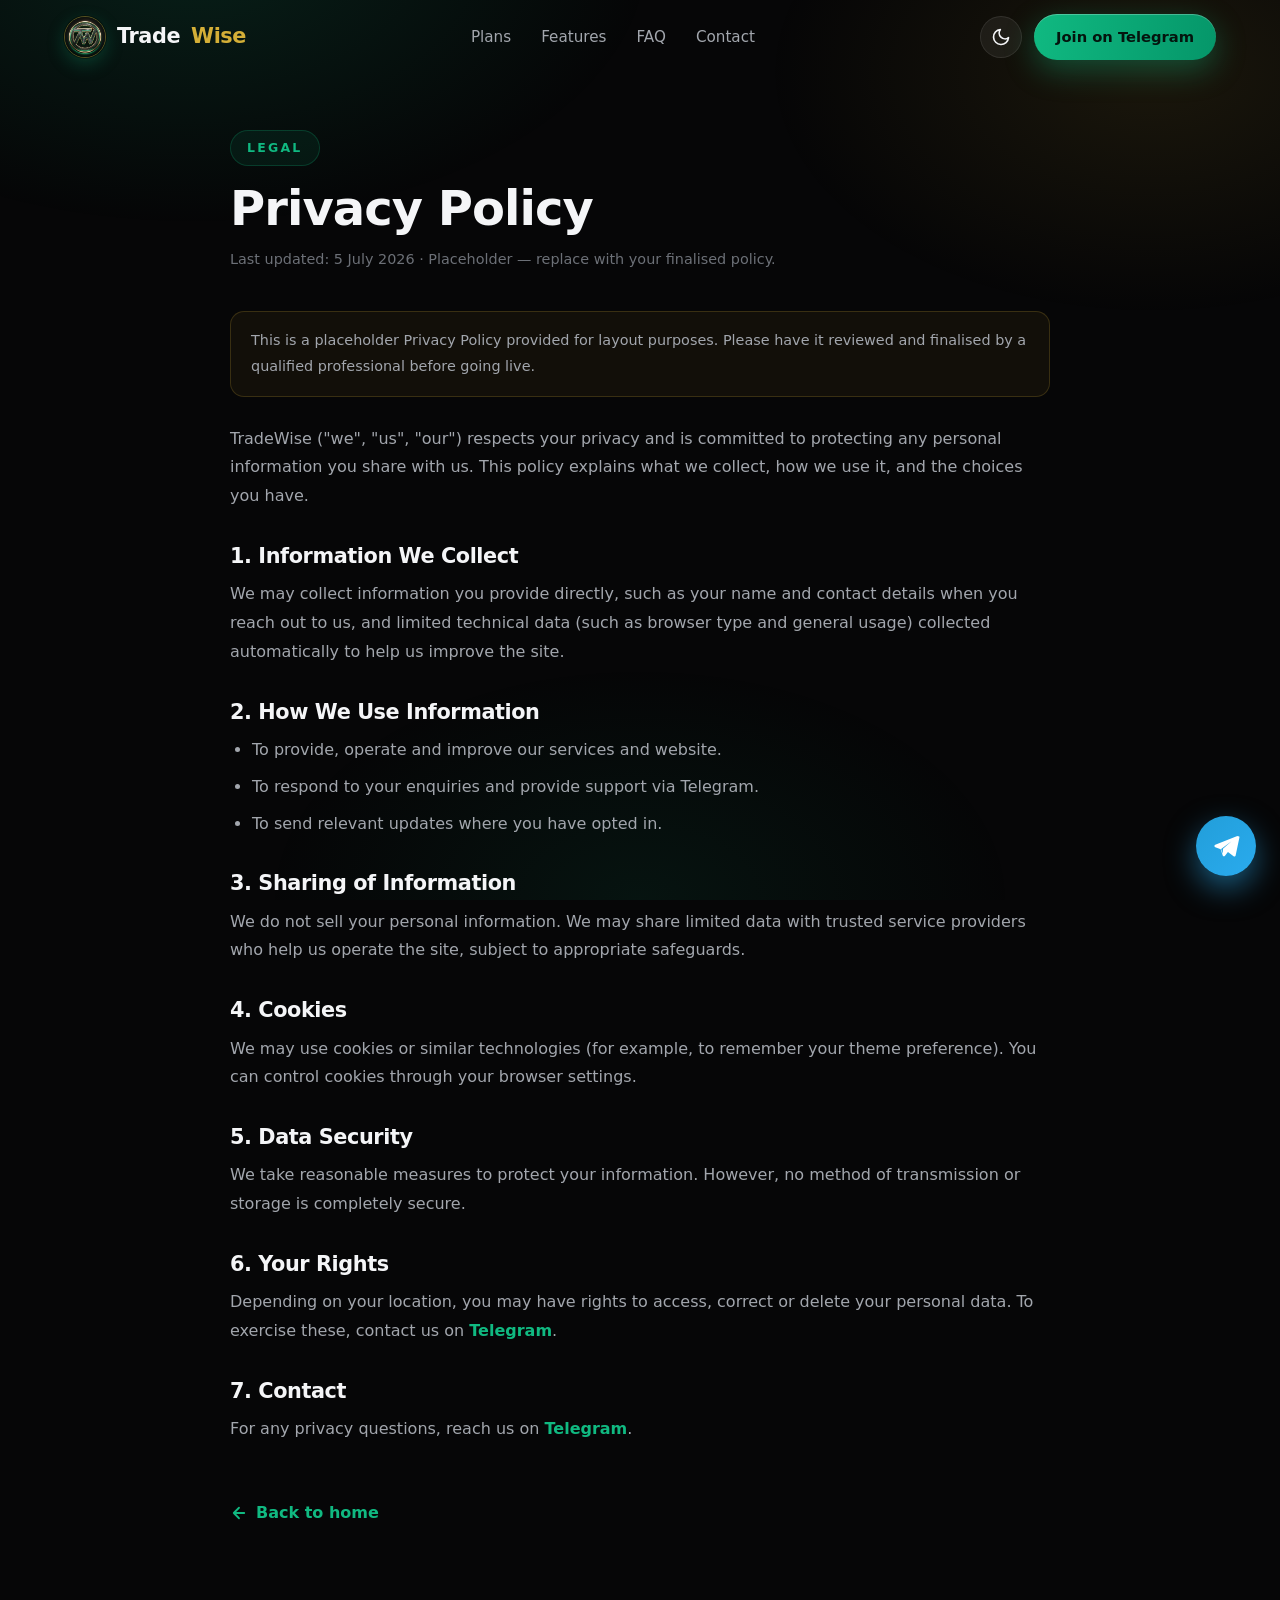
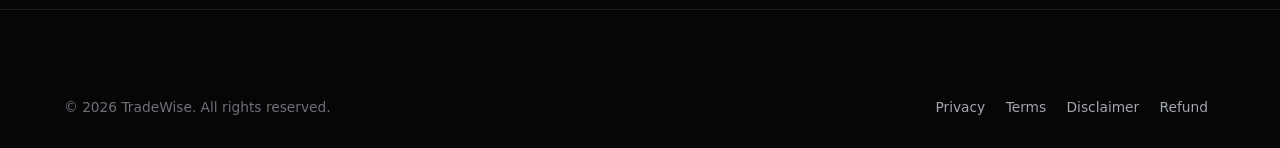
==== privacy.html @ d3f6517a "inital commit" ====
<!DOCTYPE html>
<html lang="en" data-theme="dark">
<head>
<meta charset="UTF-8" />
<meta name="viewport" content="width=device-width, initial-scale=1.0" />
<title>Privacy Policy — TradeWise</title>
<meta name="description" content="TradeWise Privacy Policy — how we handle and protect your information." />
<meta name="robots" content="index, follow" />
<link rel="icon" type="image/jpeg" href="assets/tradewise-logo.jpg" />
<link rel="apple-touch-icon" href="assets/tradewise-logo.jpg" />
<link rel="stylesheet" href="assets/styles.css" />
</head>
<body>
<header class="nav scrolled" id="nav">
  <div class="container nav-inner">
    <a href="index.html" class="brand" aria-label="TradeWise home">
      <img class="brand-logo" src="assets/tradewise-logo.jpg" alt="TradeWise logo" width="42" height="42" />
      Trade<span>Wise</span>
    </a>
    <nav class="nav-links" aria-label="Primary">
      <a href="index.html#plans">Plans</a>
      <a href="index.html#features">Features</a>
      <a href="index.html#faq">FAQ</a>
      <a href="index.html#contact">Contact</a>
    </nav>
    <div class="nav-actions">
      <button class="theme-toggle" id="themeToggle" aria-label="Toggle color theme">
        <svg class="moon" viewBox="0 0 24 24" fill="none" stroke="currentColor" stroke-width="2" stroke-linecap="round" stroke-linejoin="round"><path d="M21 12.79A9 9 0 1 1 11.21 3 7 7 0 0 0 21 12.79z"/></svg>
        <svg class="sun" viewBox="0 0 24 24" fill="none" stroke="currentColor" stroke-width="2" stroke-linecap="round" stroke-linejoin="round"><circle cx="12" cy="12" r="5"/><path d="M12 1v2M12 21v2M4.2 4.2l1.4 1.4M18.4 18.4l1.4 1.4M1 12h2M21 12h2M4.2 19.8l1.4-1.4M18.4 5.6l1.4-1.4"/></svg>
      </button>
      <a href="https://telegram.me/TradesWise" target="_blank" rel="noopener" class="btn btn-primary nav-cta js-tg">Join on Telegram</a>
    </div>
  </div>
</header>
<main class="legal-page">
  <div class="container">
    <div class="legal-wrap">
      <div class="legal-head">
        <span class="eyebrow">Legal</span>
        <h1>Privacy Policy</h1>
        <p class="updated">Last updated: 5 July 2026 · Placeholder — replace with your finalised policy.</p>
      </div>
      <div class="legal-body">
        <div class="legal-note">This is a placeholder Privacy Policy provided for layout purposes. Please have it reviewed and finalised by a qualified professional before going live.</div>
        <p>TradeWise ("we", "us", "our") respects your privacy and is committed to protecting any personal information you share with us. This policy explains what we collect, how we use it, and the choices you have.</p>
        <h2>1. Information We Collect</h2>
        <p>We may collect information you provide directly, such as your name and contact details when you reach out to us, and limited technical data (such as browser type and general usage) collected automatically to help us improve the site.</p>
        <h2>2. How We Use Information</h2>
        <ul class="bullets">
          <li>To provide, operate and improve our services and website.</li>
          <li>To respond to your enquiries and provide support via Telegram.</li>
          <li>To send relevant updates where you have opted in.</li>
        </ul>
        <h2>3. Sharing of Information</h2>
        <p>We do not sell your personal information. We may share limited data with trusted service providers who help us operate the site, subject to appropriate safeguards.</p>
        <h2>4. Cookies</h2>
        <p>We may use cookies or similar technologies (for example, to remember your theme preference). You can control cookies through your browser settings.</p>
        <h2>5. Data Security</h2>
        <p>We take reasonable measures to protect your information. However, no method of transmission or storage is completely secure.</p>
        <h2>6. Your Rights</h2>
        <p>Depending on your location, you may have rights to access, correct or delete your personal data. To exercise these, contact us on <a href="https://telegram.me/TradesWise" target="_blank" rel="noopener" class="js-tg">Telegram</a>.</p>
        <h2>7. Contact</h2>
        <p>For any privacy questions, reach us on <a href="https://telegram.me/TradesWise" target="_blank" rel="noopener" class="js-tg">Telegram</a>.</p>
      </div>
      <a href="index.html" class="legal-back"><svg viewBox="0 0 24 24" fill="none" stroke="currentColor" stroke-width="2.4" stroke-linecap="round" stroke-linejoin="round"><path d="M19 12H5M12 19l-7-7 7-7"/></svg> Back to home</a>
    </div>
  </div>
</main>
<footer>
  <div class="container">
    <div class="footer-bottom" style="border:0">
      <span>© <span id="year"></span> TradeWise. All rights reserved.</span>
      <span>
        <a href="privacy.html" style="color:var(--text-dim);margin:0 8px">Privacy</a>
        <a href="terms.html" style="color:var(--text-dim);margin:0 8px">Terms</a>
        <a href="disclaimer.html" style="color:var(--text-dim);margin:0 8px">Disclaimer</a>
        <a href="refund.html" style="color:var(--text-dim);margin:0 8px">Refund</a>
      </span>
    </div>
  </div>
</footer>
<a href="https://telegram.me/TradesWise" target="_blank" rel="noopener" class="tg-float js-tg" aria-label="Chat on Telegram"><svg viewBox="0 0 24 24" fill="currentColor"><path d="M21.94 4.3a1.3 1.3 0 0 0-1.36-.2L3.4 11.03c-.9.36-.87 1.66.05 1.98l4.3 1.5 1.63 5.02c.26.8 1.3.98 1.82.32l2.35-2.98 4.5 3.3c.62.46 1.5.12 1.66-.63l3.02-14.3a1.3 1.3 0 0 0-.44-1.24zM9.6 14.2l-.28 3.9-1.2-3.7 8.3-6.2-6.82 6z"/></svg></a>
<script src="assets/common.js" defer></script>
</body>
</html>
---- assets/styles.css ----
/* ============ DESIGN TOKENS ============ */
:root {
  --black: #0a0a0a;
  --black-soft: #111114;
  --white: #ffffff;
  --emerald: #10b981;
  --emerald-deep: #059669;
  --emerald-glow: rgba(16, 185, 129, 0.35);
  --gold: #d4af37;
  --gold-soft: #f2d675;

  --bg: #060607;
  --bg-2: #0d0d10;
  --surface: rgba(255, 255, 255, 0.04);
  --surface-2: rgba(255, 255, 255, 0.06);
  --border: rgba(255, 255, 255, 0.09);
  --border-strong: rgba(255, 255, 255, 0.16);
  --text: #f4f5f7;
  --text-dim: #a2a6ad;
  --text-faint: #6c7077;

  --radius: 18px;
  --radius-lg: 26px;
  --shadow: 0 20px 60px rgba(0, 0, 0, 0.45);
  --ease: cubic-bezier(0.22, 1, 0.36, 1);
  --maxw: 1200px;
  --font: 'Inter', 'Segoe UI', system-ui, -apple-system, 'Helvetica Neue', Arial, sans-serif;
}

/* Light mode */
:root[data-theme="light"] {
  --bg: #f6f7f9;
  --bg-2: #ffffff;
  --surface: rgba(10, 10, 12, 0.03);
  --surface-2: rgba(10, 10, 12, 0.05);
  --border: rgba(10, 10, 12, 0.10);
  --border-strong: rgba(10, 10, 12, 0.18);
  --text: #0d0f12;
  --text-dim: #4d525b;
  --text-faint: #868b93;
  --black: #ffffff;
  --shadow: 0 20px 50px rgba(20, 30, 40, 0.12);
}

* { margin: 0; padding: 0; box-sizing: border-box; }
html { scroll-behavior: smooth; scroll-padding-top: 90px; -webkit-text-size-adjust: 100%; }
body {
  font-family: var(--font);
  background: var(--bg);
  color: var(--text);
  line-height: 1.6;
  overflow-x: hidden;
  -webkit-font-smoothing: antialiased;
  transition: background 0.4s var(--ease), color 0.4s var(--ease);
}
img { max-width: 100%; display: block; }
a { text-decoration: none; color: inherit; }
button { font-family: inherit; cursor: pointer; border: none; background: none; }
ul { list-style: none; }
section { position: relative; }

/* Ambient background glows */
body::before {
  content: "";
  position: fixed;
  inset: 0;
  z-index: -2;
  background:
    radial-gradient(60vw 50vh at 15% -5%, rgba(16, 185, 129, 0.14), transparent 60%),
    radial-gradient(50vw 45vh at 90% 8%, rgba(212, 175, 55, 0.10), transparent 60%),
    radial-gradient(45vw 40vh at 50% 100%, rgba(16, 185, 129, 0.08), transparent 65%);
  pointer-events: none;
}

/* ============ TYPOGRAPHY & LAYOUT ============ */
.container { width: 100%; max-width: var(--maxw); margin: 0 auto; padding: 0 24px; }
.section { padding: 100px 0; }
h1, h2, h3 { line-height: 1.12; letter-spacing: -0.02em; font-weight: 800; }
.eyebrow {
  display: inline-flex; align-items: center; gap: 8px;
  font-size: 0.78rem; font-weight: 700; letter-spacing: 0.18em; text-transform: uppercase;
  color: var(--emerald);
  padding: 7px 16px; border-radius: 999px;
  background: rgba(16, 185, 129, 0.08);
  border: 1px solid rgba(16, 185, 129, 0.22);
  margin-bottom: 20px;
}
.section-head { text-align: center; max-width: 720px; margin: 0 auto 60px; }
.section-head h2 { font-size: clamp(2rem, 4.5vw, 3.1rem); margin-bottom: 16px; }
.section-head p { color: var(--text-dim); font-size: 1.08rem; }
.grad-text {
  background: linear-gradient(100deg, var(--emerald) 0%, var(--gold-soft) 55%, var(--gold) 100%);
  -webkit-background-clip: text; background-clip: text; -webkit-text-fill-color: transparent;
}

/* ============ BUTTONS ============ */
.btn {
  display: inline-flex; align-items: center; justify-content: center; gap: 10px;
  padding: 15px 30px; border-radius: 999px; font-weight: 700; font-size: 1rem;
  transition: transform 0.35s var(--ease), box-shadow 0.35s var(--ease), background 0.3s;
  position: relative; white-space: nowrap; will-change: transform;
}
.btn svg { width: 20px; height: 20px; }
.btn-primary {
  color: #04150e;
  background: linear-gradient(100deg, var(--emerald) 0%, var(--emerald-deep) 100%);
  box-shadow: 0 10px 30px var(--emerald-glow), inset 0 1px 0 rgba(255,255,255,0.25);
}
.btn-primary:hover { transform: translateY(-3px); box-shadow: 0 18px 44px var(--emerald-glow); }
.btn-gold {
  color: #1a1400;
  background: linear-gradient(100deg, var(--gold-soft) 0%, var(--gold) 100%);
  box-shadow: 0 10px 30px rgba(212, 175, 55, 0.3), inset 0 1px 0 rgba(255,255,255,0.35);
}
.btn-gold:hover { transform: translateY(-3px); box-shadow: 0 18px 44px rgba(212, 175, 55, 0.4); }
.btn-ghost {
  color: var(--text); background: var(--surface-2); border: 1px solid var(--border-strong);
  backdrop-filter: blur(10px);
}
.btn-ghost:hover { transform: translateY(-3px); border-color: var(--emerald); color: var(--emerald); }
.btn-block { width: 100%; }

/* ============ NAV ============ */
header.nav {
  position: fixed; top: 0; left: 0; right: 0; z-index: 100;
  transition: background 0.4s var(--ease), border-color 0.4s, backdrop-filter 0.4s, padding 0.3s;
  border-bottom: 1px solid transparent;
}
header.nav.scrolled {
  background: color-mix(in srgb, var(--bg) 72%, transparent);
  backdrop-filter: blur(18px) saturate(160%);
  -webkit-backdrop-filter: blur(18px) saturate(160%);
  border-bottom: 1px solid var(--border);
}
.nav-inner { display: flex; align-items: center; justify-content: space-between; height: 74px; }
.brand { display: flex; align-items: center; gap: 11px; font-weight: 800; font-size: 1.3rem; letter-spacing: -0.02em; }
.brand-logo {
  width: 42px; height: 42px; border-radius: 50%; flex: 0 0 auto;
  object-fit: cover; display: block;
  border: 1px solid rgba(212,175,55,0.4);
  box-shadow: 0 0 0 1px rgba(0,0,0,0.4), 0 6px 18px rgba(16,185,129,0.25);
}
.brand-logo svg { width: 22px; height: 22px; }
/* Hero logo mark */
.hero-logo {
  width: 120px; height: 120px; border-radius: 50%; margin: 0 auto 30px; display: block;
  object-fit: cover; border: 2px solid rgba(212,175,55,0.45);
  box-shadow: 0 0 60px rgba(16,185,129,0.35), 0 0 0 1px rgba(0,0,0,0.5), 0 20px 50px rgba(0,0,0,0.5);
  animation: logoGlow 4s ease-in-out infinite;
}
@keyframes logoGlow {
  0%,100% { box-shadow: 0 0 50px rgba(16,185,129,0.30), 0 0 0 1px rgba(0,0,0,0.5), 0 20px 50px rgba(0,0,0,0.5); }
  50% { box-shadow: 0 0 75px rgba(212,175,55,0.40), 0 0 0 1px rgba(0,0,0,0.5), 0 20px 50px rgba(0,0,0,0.5); }
}
.brand span { color: var(--gold); }
.nav-links { display: flex; align-items: center; gap: 30px; }
.nav-links a { color: var(--text-dim); font-weight: 500; font-size: 0.95rem; transition: color 0.25s; position: relative; }
.nav-links a::after {
  content: ""; position: absolute; left: 0; bottom: -6px; height: 2px; width: 0;
  background: var(--emerald); transition: width 0.3s var(--ease);
}
.nav-links a:hover { color: var(--text); }
.nav-links a:hover::after { width: 100%; }
.nav-actions { display: flex; align-items: center; gap: 12px; }
.theme-toggle {
  width: 42px; height: 42px; border-radius: 50%; display: grid; place-items: center;
  background: var(--surface-2); border: 1px solid var(--border); color: var(--text);
  transition: transform 0.3s, border-color 0.3s;
}
.theme-toggle:hover { transform: rotate(20deg) scale(1.05); border-color: var(--emerald); }
.theme-toggle svg { width: 20px; height: 20px; }
.theme-toggle .sun { display: none; }
:root[data-theme="light"] .theme-toggle .sun { display: block; }
:root[data-theme="light"] .theme-toggle .moon { display: none; }
.nav-cta { padding: 11px 22px; font-size: 0.92rem; }
.hamburger { display: none; width: 44px; height: 44px; border-radius: 12px; background: var(--surface-2); border: 1px solid var(--border); }
.hamburger span { display: block; width: 20px; height: 2px; background: var(--text); margin: 4px auto; transition: 0.3s; border-radius: 2px; }

/* Mobile drawer */
.mobile-menu {
  position: fixed; inset: 0; z-index: 99; background: color-mix(in srgb, var(--bg) 96%, transparent);
  backdrop-filter: blur(20px); display: flex; flex-direction: column; align-items: center; justify-content: center;
  gap: 26px; opacity: 0; pointer-events: none; transition: opacity 0.35s var(--ease);
}
.mobile-menu.open { opacity: 1; pointer-events: auto; }
.mobile-menu a { font-size: 1.4rem; font-weight: 700; color: var(--text); }
.mobile-menu a:hover { color: var(--emerald); }

/* ============ HERO ============ */
.hero { padding: 150px 0 90px; text-align: center; }
.hero-badge {
  display: inline-flex; align-items: center; gap: 10px; margin-bottom: 28px;
  padding: 8px 18px 8px 8px; border-radius: 999px;
  background: var(--surface-2); border: 1px solid var(--border); font-size: 0.85rem; color: var(--text-dim);
  backdrop-filter: blur(10px);
}
.hero-badge b { color: var(--text); font-weight: 600; }
.hero-badge .pill { background: var(--emerald); color: #04150e; font-weight: 800; font-size: 0.72rem; padding: 3px 10px; border-radius: 999px; letter-spacing: 0.03em; }
.hero h1 { font-size: clamp(2.3rem, 6vw, 4.4rem); max-width: 950px; margin: 0 auto 24px; }
.hero .sub { font-size: clamp(1.05rem, 2.4vw, 1.3rem); color: var(--text-dim); max-width: 680px; margin: 0 auto 40px; }
.hero-ctas { display: flex; gap: 16px; justify-content: center; flex-wrap: wrap; margin-bottom: 46px; }
.hero-trust { display: flex; gap: 34px; justify-content: center; flex-wrap: wrap; color: var(--text-faint); font-size: 0.9rem; }
.hero-trust div { display: flex; align-items: center; gap: 8px; }
.hero-trust svg { width: 18px; height: 18px; color: var(--emerald); }

/* Floating dashboard mock */
.hero-visual {
  margin: 70px auto 0; max-width: 940px; position: relative;
}
.glass-panel {
  background: linear-gradient(160deg, var(--surface-2), var(--surface));
  border: 1px solid var(--border); border-radius: var(--radius-lg);
  backdrop-filter: blur(20px); box-shadow: var(--shadow); padding: 22px;
}
.mock-top { display: flex; align-items: center; justify-content: space-between; margin-bottom: 20px; flex-wrap: wrap; gap: 12px; }
.mock-dots { display: flex; gap: 7px; }
.mock-dots i { width: 12px; height: 12px; border-radius: 50%; background: var(--border-strong); }
.mock-dots i:nth-child(1){ background: #ff5f57; } .mock-dots i:nth-child(2){ background: #febc2e; } .mock-dots i:nth-child(3){ background: #28c840; }
.mock-tag { font-size: 0.8rem; color: var(--emerald); font-weight: 700; display: flex; align-items: center; gap: 7px; }
.mock-tag .dot { width: 8px; height: 8px; border-radius: 50%; background: var(--emerald); box-shadow: 0 0 0 0 var(--emerald-glow); animation: pulse 2s infinite; }
@keyframes pulse { 0%{box-shadow:0 0 0 0 var(--emerald-glow);} 70%{box-shadow:0 0 0 10px rgba(16,185,129,0);} 100%{box-shadow:0 0 0 0 rgba(16,185,129,0);} }
.mock-body { display: grid; grid-template-columns: 1.6fr 1fr; gap: 16px; }
.mock-chart { background: var(--surface); border: 1px solid var(--border); border-radius: 14px; padding: 18px; min-height: 210px; }
.mock-chart .lbl { font-size: 0.8rem; color: var(--text-faint); }
.mock-chart .price { font-size: 1.6rem; font-weight: 800; margin: 2px 0 4px; }
.mock-chart .chg { color: var(--emerald); font-weight: 700; font-size: 0.9rem; }
.mock-chart svg { width: 100%; height: 120px; margin-top: 8px; }
.mock-side { display: flex; flex-direction: column; gap: 12px; }
.mini-signal { background: var(--surface); border: 1px solid var(--border); border-radius: 12px; padding: 13px 15px; display: flex; align-items: center; gap: 12px; }
.mini-signal .ic { width: 34px; height: 34px; border-radius: 9px; display: grid; place-items: center; flex: 0 0 auto; font-weight: 800; font-size: 0.8rem; }
.mini-signal.buy .ic { background: rgba(16,185,129,0.15); color: var(--emerald); }
.mini-signal.gold .ic { background: rgba(212,175,55,0.15); color: var(--gold); }
.mini-signal .meta { font-size: 0.82rem; line-height: 1.35; }
.mini-signal .meta b { display: block; font-size: 0.92rem; }
.mini-signal .meta span { color: var(--text-faint); }
.mini-signal .val { margin-left: auto; font-weight: 800; font-size: 0.9rem; }
.mini-signal.buy .val { color: var(--emerald); }

/* ============ MARQUEE / logos ============ */
.marquee-wrap { padding: 34px 0; border-top: 1px solid var(--border); border-bottom: 1px solid var(--border); overflow: hidden; }
.marquee { display: flex; gap: 60px; width: max-content; animation: scrollx 26s linear infinite; }
.marquee span { color: var(--text-faint); font-weight: 700; font-size: 1.05rem; letter-spacing: 0.04em; display: flex; align-items: center; gap: 10px; white-space: nowrap; }
.marquee span svg { width: 18px; height: 18px; color: var(--emerald); }
@keyframes scrollx { to { transform: translateX(-50%); } }

/* ============ PLANS ============ */
.plans-grid { display: grid; grid-template-columns: repeat(5, 1fr); gap: 18px; align-items: stretch; }
.plan {
  position: relative; padding: 30px 24px; border-radius: var(--radius-lg);
  background: linear-gradient(170deg, var(--surface-2), var(--surface));
  border: 1px solid var(--border); backdrop-filter: blur(14px);
  display: flex; flex-direction: column; text-align: center;
  transition: transform 0.4s var(--ease), border-color 0.4s, box-shadow 0.4s;
  overflow: hidden;
}
.plan::before {
  content: ""; position: absolute; inset: 0; border-radius: inherit; opacity: 0; transition: opacity 0.4s;
  background: radial-gradient(120% 60% at 50% 0%, rgba(16,185,129,0.14), transparent 70%);
}
.plan:hover { transform: translateY(-10px); border-color: rgba(16,185,129,0.4); box-shadow: 0 26px 50px rgba(0,0,0,0.4); }
.plan:hover::before { opacity: 1; }
.plan.featured { border-color: rgba(212,175,55,0.45); background: linear-gradient(170deg, rgba(212,175,55,0.08), var(--surface)); }
.plan.featured::after {
  content: "MOST POPULAR"; position: absolute; top: 14px; right: -34px; transform: rotate(45deg);
  background: linear-gradient(100deg, var(--gold-soft), var(--gold)); color: #1a1400;
  font-size: 0.6rem; font-weight: 800; letter-spacing: 0.08em; padding: 4px 40px;
}
.plan-name { font-size: 0.85rem; font-weight: 700; letter-spacing: 0.1em; text-transform: uppercase; color: var(--text-dim); position: relative; z-index: 1; }
.plan-price { font-size: 2.6rem; font-weight: 800; margin: 14px 0 2px; position: relative; z-index: 1; }
.plan-price small { font-size: 0.95rem; color: var(--text-faint); font-weight: 600; }
.plan-return { position: relative; z-index: 1; margin-bottom: 20px; }
.plan-return .lbl { font-size: 0.75rem; color: var(--text-faint); text-transform: uppercase; letter-spacing: 0.08em; display: block; }
.plan-return .amt { font-size: 1.35rem; font-weight: 800; color: var(--emerald); }
.plan.featured .plan-return .amt { color: var(--gold); }
.plan-list { text-align: left; display: flex; flex-direction: column; gap: 11px; margin-bottom: 26px; position: relative; z-index: 1; }
.plan-list li { display: flex; align-items: flex-start; gap: 10px; font-size: 0.9rem; color: var(--text-dim); }
.plan-list svg { width: 17px; height: 17px; color: var(--emerald); flex: 0 0 auto; margin-top: 3px; }
.plan-list.dim li { color: var(--text-faint); }
.plan .btn { margin-top: auto; position: relative; z-index: 1; }
.plans-note { text-align: center; color: var(--text-faint); font-size: 0.9rem; margin-top: 28px; }

/* ============ FEATURES ============ */
.features-grid { display: grid; grid-template-columns: repeat(4, 1fr); gap: 18px; }
.feature {
  padding: 28px 24px; border-radius: var(--radius); background: var(--surface);
  border: 1px solid var(--border); transition: transform 0.4s var(--ease), border-color 0.4s, background 0.4s;
}
.feature:hover { transform: translateY(-6px); border-color: rgba(16,185,129,0.35); background: var(--surface-2); }
.feature-ic {
  width: 52px; height: 52px; border-radius: 14px; display: grid; place-items: center; margin-bottom: 18px;
  background: linear-gradient(135deg, rgba(16,185,129,0.16), rgba(212,175,55,0.10));
  border: 1px solid var(--border); color: var(--emerald);
}
.feature-ic svg { width: 26px; height: 26px; }
.feature h3 { font-size: 1.12rem; margin-bottom: 8px; }
.feature p { color: var(--text-dim); font-size: 0.92rem; }

/* ============ PERFORMANCE / STATS ============ */
.stats-band {
  border-radius: var(--radius-lg); padding: 56px 40px;
  background: linear-gradient(140deg, rgba(16,185,129,0.10), rgba(212,175,55,0.06)), var(--bg-2);
  border: 1px solid var(--border); position: relative; overflow: hidden;
}
.stats-grid { display: grid; grid-template-columns: repeat(5, 1fr); gap: 24px; }
.stat { text-align: center; }
.stat .num { font-size: clamp(2rem, 4vw, 3.1rem); font-weight: 800; line-height: 1; }
.stat .num .suffix { color: var(--gold); }
.stat .lbl { color: var(--text-dim); font-size: 0.92rem; margin-top: 10px; font-weight: 600; }
.stat + .stat { position: relative; }

/* ============ TESTIMONIALS ============ */
.tst-controls { display: flex; gap: 12px; justify-content: center; flex-wrap: wrap; margin-bottom: 34px; }
.tst-search {
  display: flex; align-items: center; gap: 10px; padding: 12px 18px; border-radius: 999px;
  background: var(--surface-2); border: 1px solid var(--border); min-width: 280px;
}
.tst-search svg { width: 18px; height: 18px; color: var(--text-faint); flex: 0 0 auto; }
.tst-search input { background: none; border: none; outline: none; color: var(--text); font-size: 0.95rem; width: 100%; }
.tst-search input::placeholder { color: var(--text-faint); }
.tst-select {
  padding: 12px 18px; border-radius: 999px; background: var(--surface-2);
  border: 1px solid var(--border); color: var(--text); font-size: 0.95rem; outline: none; cursor: pointer; min-width: 180px;
}
.tst-select:focus { border-color: var(--emerald); }
.tst-count { text-align: center; color: var(--text-faint); font-size: 0.88rem; margin-bottom: 24px; }
.tst-grid { display: grid; grid-template-columns: repeat(3, 1fr); gap: 18px; }
.tst-card {
  padding: 24px; border-radius: var(--radius); background: var(--surface);
  border: 1px solid var(--border); transition: transform 0.35s var(--ease), border-color 0.35s;
  display: flex; flex-direction: column; gap: 14px;
}
.tst-card:hover { transform: translateY(-5px); border-color: rgba(16,185,129,0.3); }
.tst-head { display: flex; align-items: center; gap: 13px; }
.tst-avatar {
  width: 46px; height: 46px; border-radius: 50%; flex: 0 0 auto; display: grid; place-items: center;
  font-weight: 800; color: #04150e; font-size: 1rem;
}
.tst-info { min-width: 0; }
.tst-name { font-weight: 700; font-size: 0.98rem; display: flex; align-items: center; gap: 8px; }
.tst-flag { font-size: 1.05rem; }
.tst-sub { font-size: 0.8rem; color: var(--text-faint); display: flex; align-items: center; gap: 8px; }
.tst-stars { display: flex; gap: 2px; color: var(--gold); }
.tst-stars svg { width: 15px; height: 15px; }
.tst-text { color: var(--text-dim); font-size: 0.93rem; line-height: 1.6; }
.tst-badge { margin-top: auto; font-size: 0.72rem; color: var(--emerald); font-weight: 700; display: inline-flex; align-items: center; gap: 6px; }
.tst-badge svg { width: 13px; height: 13px; }
.tst-sentinel { height: 40px; display: grid; place-items: center; margin-top: 24px; }
.tst-loader { width: 26px; height: 26px; border: 3px solid var(--border-strong); border-top-color: var(--emerald); border-radius: 50%; animation: spin 0.8s linear infinite; }
@keyframes spin { to { transform: rotate(360deg); } }
.tst-empty { text-align: center; color: var(--text-faint); padding: 40px; grid-column: 1/-1; }
.demo-note {
  text-align: center; margin-top: 6px; margin-bottom: 30px; font-size: 0.82rem; color: var(--text-faint);
  background: rgba(212,175,55,0.06); border: 1px solid rgba(212,175,55,0.18); border-radius: 999px;
  padding: 8px 18px; display: inline-flex; gap: 8px; align-items: center;
}
.demo-note-wrap { text-align: center; }

/* ============ FAQ ============ */
.faq-wrap { max-width: 820px; margin: 0 auto; display: flex; flex-direction: column; gap: 12px; }
.faq-item { border: 1px solid var(--border); border-radius: var(--radius); background: var(--surface); overflow: hidden; transition: border-color 0.3s; }
.faq-item.open { border-color: rgba(16,185,129,0.35); }
.faq-q { width: 100%; text-align: left; display: flex; align-items: center; justify-content: space-between; gap: 16px; padding: 20px 24px; font-weight: 600; font-size: 1.02rem; color: var(--text); }
.faq-q .ic { width: 26px; height: 26px; flex: 0 0 auto; display: grid; place-items: center; border-radius: 8px; background: var(--surface-2); transition: transform 0.35s var(--ease), background 0.3s; }
.faq-item.open .faq-q .ic { transform: rotate(45deg); background: var(--emerald); color: #04150e; }
.faq-q .ic svg { width: 16px; height: 16px; }
.faq-a { max-height: 0; overflow: hidden; transition: max-height 0.4s var(--ease); }
.faq-a p { padding: 0 24px 22px; color: var(--text-dim); font-size: 0.95rem; }

/* ============ CONTACT / CTA ============ */
.contact-card {
  border-radius: var(--radius-lg); padding: 64px 40px; text-align: center; position: relative; overflow: hidden;
  background: linear-gradient(140deg, rgba(16,185,129,0.14), rgba(212,175,55,0.08)), var(--bg-2);
  border: 1px solid var(--border-strong);
}
.contact-card h2 { font-size: clamp(1.9rem, 4vw, 2.9rem); margin-bottom: 16px; }
.contact-card p { color: var(--text-dim); max-width: 560px; margin: 0 auto 32px; font-size: 1.06rem; }
.tg-icon-big { width: 76px; height: 76px; border-radius: 22px; margin: 0 auto 24px; display: grid; place-items: center; background: linear-gradient(135deg, #229ED9, #2AABEE); box-shadow: 0 16px 40px rgba(42,171,238,0.35); }
.tg-icon-big svg { width: 40px; height: 40px; color: #fff; }

/* ============ FOOTER ============ */
footer { border-top: 1px solid var(--border); padding: 60px 0 30px; margin-top: 40px; }
.footer-grid { display: grid; grid-template-columns: 1.5fr 1fr 1fr 1fr; gap: 40px; margin-bottom: 44px; }
.footer-brand p { color: var(--text-dim); font-size: 0.92rem; margin: 16px 0 20px; max-width: 320px; }
.footer-col h4 { font-size: 0.82rem; text-transform: uppercase; letter-spacing: 0.1em; color: var(--text-faint); margin-bottom: 18px; }
.footer-col a { display: block; color: var(--text-dim); font-size: 0.92rem; padding: 6px 0; transition: color 0.25s, padding-left 0.25s; }
.footer-col a:hover { color: var(--emerald); padding-left: 5px; }
.footer-social { display: flex; gap: 12px; }
.footer-social a { width: 42px; height: 42px; border-radius: 12px; display: grid; place-items: center; background: var(--surface-2); border: 1px solid var(--border); color: var(--text-dim); transition: 0.3s; }
.footer-social a:hover { color: var(--emerald); border-color: var(--emerald); transform: translateY(-3px); }
.footer-social svg { width: 20px; height: 20px; }
.footer-bottom { border-top: 1px solid var(--border); padding-top: 26px; display: flex; align-items: center; justify-content: space-between; flex-wrap: wrap; gap: 14px; color: var(--text-faint); font-size: 0.86rem; }
.footer-disclaimer { max-width: 100%; color: var(--text-faint); font-size: 0.78rem; line-height: 1.6; margin-top: 20px; padding: 16px 20px; background: var(--surface); border: 1px solid var(--border); border-radius: 14px; }

/* ============ REVEAL ANIMATION ============ */
.reveal { opacity: 0; transform: translateY(28px); transition: opacity 0.7s var(--ease), transform 0.7s var(--ease); }
.reveal.in { opacity: 1; transform: none; }
.reveal.d1 { transition-delay: 0.08s; } .reveal.d2 { transition-delay: 0.16s; }
.reveal.d3 { transition-delay: 0.24s; } .reveal.d4 { transition-delay: 0.32s; }

/* ============ FLOATING TELEGRAM ============ */
.tg-float {
  position: fixed; bottom: 24px; right: 24px; z-index: 90;
  width: 60px; height: 60px; border-radius: 50%; display: grid; place-items: center;
  background: linear-gradient(135deg, #229ED9, #2AABEE); box-shadow: 0 12px 30px rgba(42,171,238,0.5);
  transition: transform 0.35s var(--ease); animation: floaty 3s ease-in-out infinite;
}
.tg-float:hover { transform: scale(1.1); }
.tg-float svg { width: 30px; height: 30px; color: #fff; }
@keyframes floaty { 0%,100%{ transform: translateY(0);} 50%{ transform: translateY(-6px);} }

/* ============ RESPONSIVE ============ */
@media (max-width: 1024px) {
  .plans-grid { grid-template-columns: repeat(3, 1fr); }
  .plan.featured::after { display: none; }
  .features-grid { grid-template-columns: repeat(2, 1fr); }
  .stats-grid { grid-template-columns: repeat(3, 1fr); row-gap: 34px; }
  .tst-grid { grid-template-columns: repeat(2, 1fr); }
  .footer-grid { grid-template-columns: 1fr 1fr; gap: 30px; }
}
@media (max-width: 720px) {
  .section { padding: 72px 0; }
  .nav-links { display: none; }
  .nav-cta { display: none; }
  .hamburger { display: block; }
  .mock-body { grid-template-columns: 1fr; }
  .plans-grid { grid-template-columns: 1fr; max-width: 400px; margin: 0 auto; }
  .features-grid { grid-template-columns: 1fr; }
  .stats-grid { grid-template-columns: repeat(2, 1fr); }
  .tst-grid { grid-template-columns: 1fr; }
  .tst-search { min-width: 0; width: 100%; }
  .tst-select { width: 100%; }
  .tst-controls { flex-direction: column; }
  .footer-grid { grid-template-columns: 1fr; }
  .stats-band, .contact-card { padding: 40px 22px; }
  .hero { padding: 120px 0 60px; }
}
@media (prefers-reduced-motion: reduce) {
  *, *::before, *::after { animation-duration: 0.01ms !important; transition-duration: 0.01ms !important; scroll-behavior: auto !important; }
  .reveal { opacity: 1; transform: none; }
}

/* ============ LEGAL PAGES ============ */
.legal-page { padding: 130px 0 40px; }
.legal-wrap { max-width: 820px; margin: 0 auto; }
.legal-head { margin-bottom: 40px; }
.legal-head .eyebrow { margin-bottom: 16px; }
.legal-head h1 { font-size: clamp(2rem, 5vw, 3rem); margin-bottom: 12px; }
.legal-head .updated { color: var(--text-faint); font-size: 0.9rem; }
.legal-body { color: var(--text-dim); font-size: 1rem; line-height: 1.8; }
.legal-body h2 { font-size: 1.3rem; color: var(--text); margin: 34px 0 12px; }
.legal-body p { margin-bottom: 16px; }
.legal-body ul.bullets { list-style: disc; padding-left: 22px; margin-bottom: 16px; }
.legal-body ul.bullets li { margin-bottom: 8px; }
.legal-body a { color: var(--emerald); font-weight: 600; }
.legal-body a:hover { text-decoration: underline; }
.legal-note {
  margin: 28px 0; padding: 16px 20px; border-radius: 14px; font-size: 0.9rem;
  background: rgba(212,175,55,0.06); border: 1px solid rgba(212,175,55,0.20); color: var(--text-dim);
}
.legal-back { display: inline-flex; align-items: center; gap: 8px; margin-top: 40px; color: var(--emerald); font-weight: 700; }
.legal-back svg { width: 18px; height: 18px; }
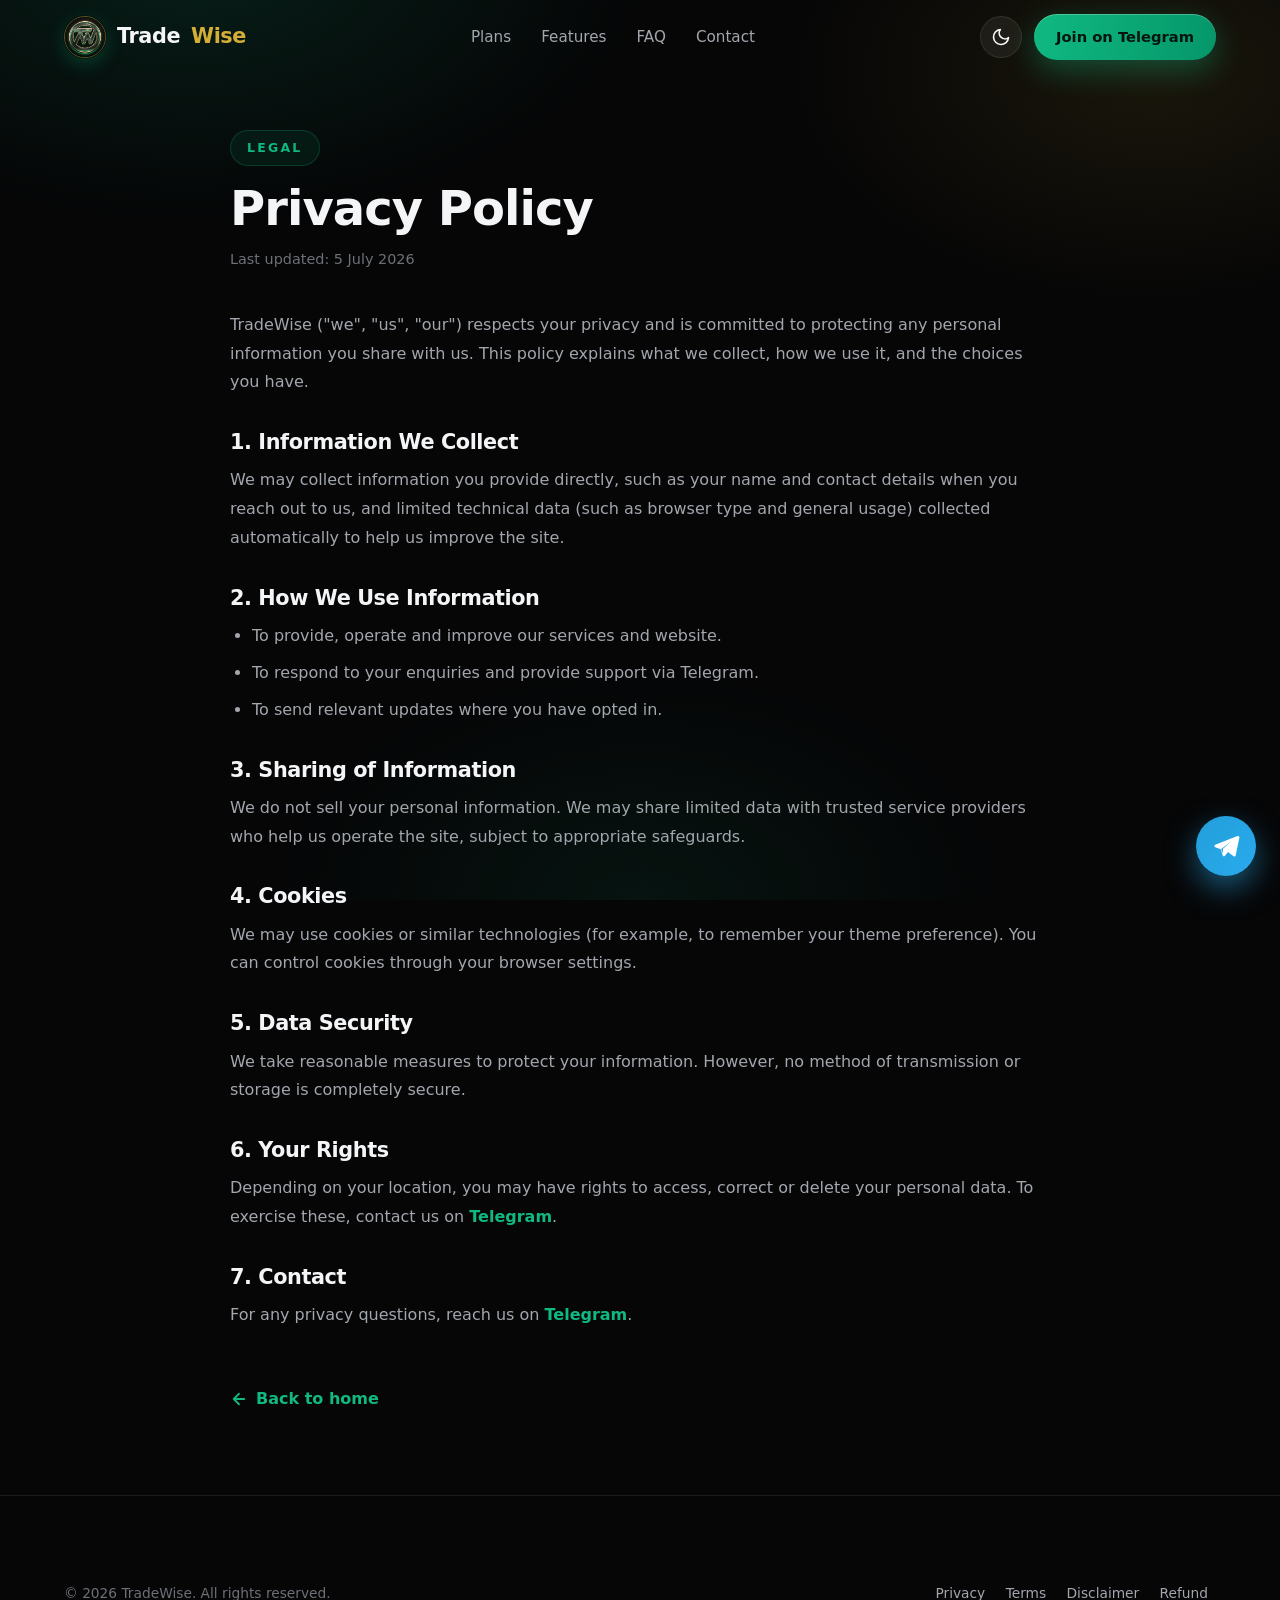
==== commit 4b11225e: "Replace all placeholders with real content; load reviews from reviews.json - Real Privacy, Terms, Re" ====
--- a/privacy.html
+++ b/privacy.html
@@ -38,10 +38,9 @@
       <div class="legal-head">
         <span class="eyebrow">Legal</span>
         <h1>Privacy Policy</h1>
-        <p class="updated">Last updated: 5 July 2026 · Placeholder — replace with your finalised policy.</p>
+        <p class="updated">Last updated: 5 July 2026</p>
       </div>
       <div class="legal-body">
-        <div class="legal-note">This is a placeholder Privacy Policy provided for layout purposes. Please have it reviewed and finalised by a qualified professional before going live.</div>
         <p>TradeWise ("we", "us", "our") respects your privacy and is committed to protecting any personal information you share with us. This policy explains what we collect, how we use it, and the choices you have.</p>
         <h2>1. Information We Collect</h2>
         <p>We may collect information you provide directly, such as your name and contact details when you reach out to us, and limited technical data (such as browser type and general usage) collected automatically to help us improve the site.</p>
